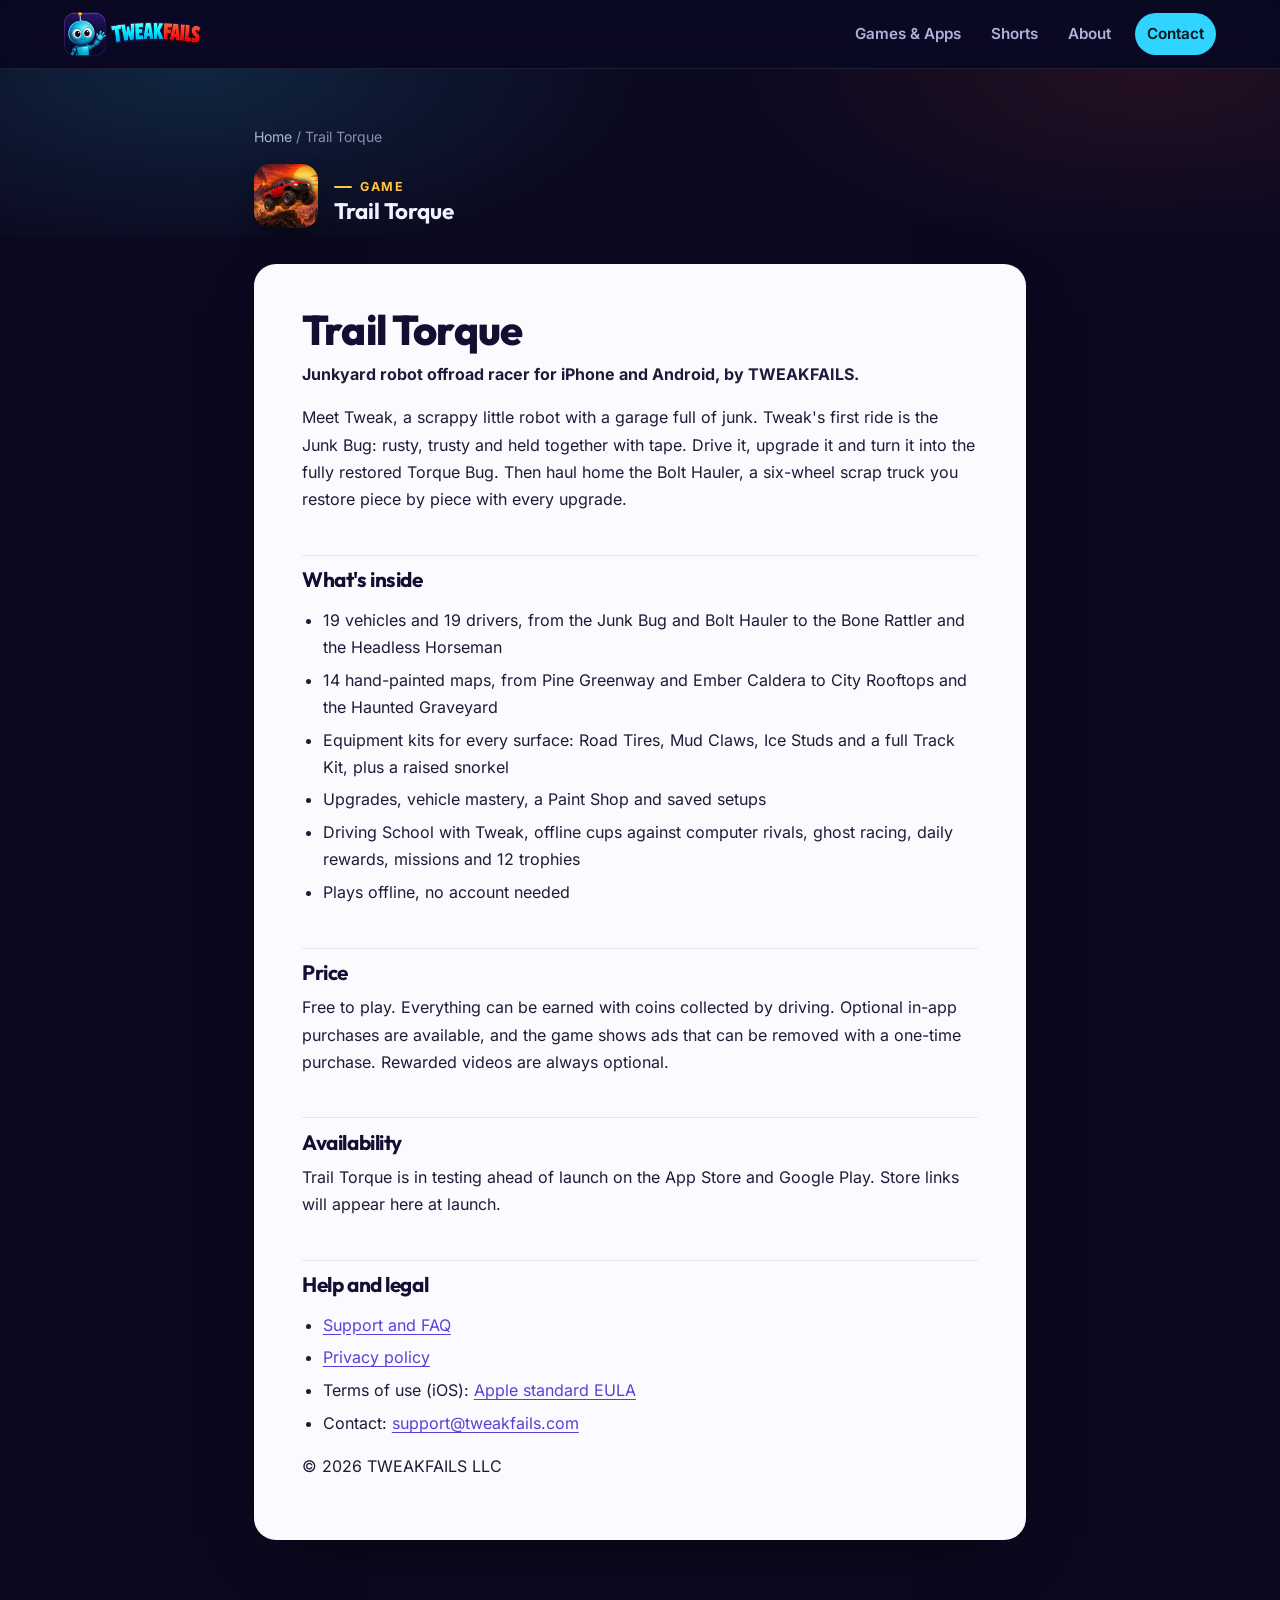
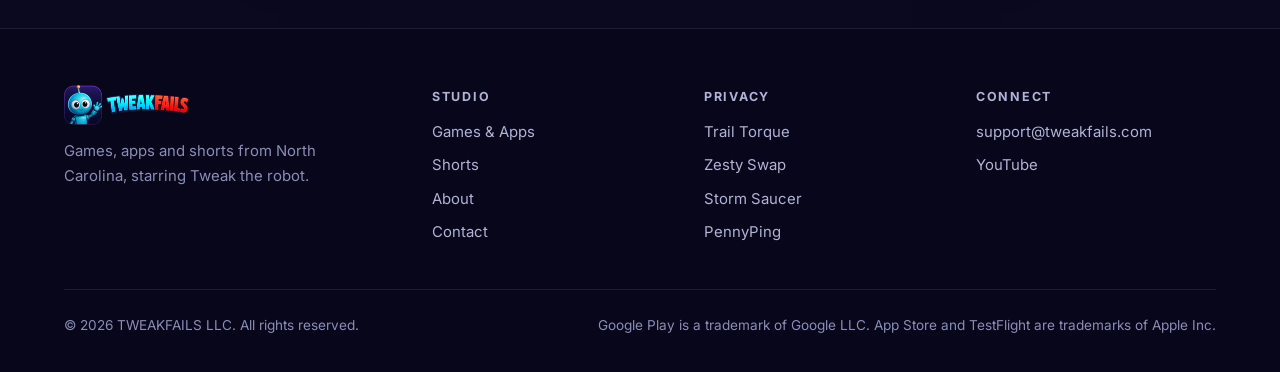
==== trailtorque/index.html @ 8a2b73b6 "Trail Torque: game page and support page; privacy says +25% (not double) for the rewarded bonus; hom" ====
<!doctype html>
<html lang="en" class="no-js">
<head>
<meta charset="utf-8">
<meta name="viewport" content="width=device-width, initial-scale=1">
<title>Trail Torque | TWEAKFAILS</title>
<meta name="description" content="Trail Torque by TWEAKFAILS: a junkyard robot offroad racer. Rebuild the Junk Bug, restore the Bolt Hauler and drive 14 hand-painted maps.">
<link rel="canonical" href="https://tweakfails.com/trailtorque/">
<meta name="theme-color" content="#0b0920">
<meta property="og:type" content="website">
<meta property="og:site_name" content="TWEAKFAILS">
<meta property="og:title" content="Trail Torque">
<meta property="og:url" content="https://tweakfails.com/trailtorque/">
<meta property="og:image" content="https://tweakfails.com/assets/brand/og-image.png">
<link rel="icon" href="/favicon.ico" sizes="any">
<link rel="icon" type="image/png" sizes="32x32" href="/assets/brand/favicon-32.png">
<link rel="apple-touch-icon" href="/assets/brand/apple-touch-icon.png">
<link rel="stylesheet" href="/assets/css/site.css">
<script src="/assets/js/site.js" defer></script>
</head>
<body>
<a class="skip" href="#content">Skip to content</a>
<header class="site-header"><div class="wrap">
<a class="logo" href="/" aria-label="TWEAKFAILS home"><img class="wordmark" src="/assets/brand/tweakfails-wordmark-80h.png" srcset="/assets/brand/tweakfails-wordmark-80h.png 1x, /assets/brand/tweakfails-wordmark-160h.png 2x" alt="TWEAKFAILS" width="137" height="44"></a>
<button class="menu-btn" type="button" aria-expanded="false" aria-controls="site-nav"><span class="sr-only">Menu</span><svg viewBox="0 0 24 24" aria-hidden="true"><path d="M4 7h16M4 12h16M4 17h16" stroke="currentColor" stroke-width="2" stroke-linecap="round"/></svg></button>
<nav class="nav" id="site-nav" aria-label="Main"><a href="/#games">Games &amp; Apps</a><a href="/#watch">Shorts</a><a href="/#about">About</a><a class="nav-cta" href="/#contact">Contact</a></nav>
</div></header>
<main id="main">
<div class="legal-hero"><div class="legal-wrap">
<p class="crumb"><a href="/">Home</a> / Trail Torque</p>
<div class="legal-app"><img src="/assets/trail/icon-v2.webp" alt="" width="64" height="64"><div><p class="eyebrow" style="margin:0 0 6px">Game</p><p style="margin:0;font:700 1.4rem/1.1 var(--display)">Trail Torque</p></div></div>
</div></div>
<div class="legal-wrap">
<article class="legal" id="content">

<h1>Trail Torque</h1>
<p><strong>Junkyard robot offroad racer for iPhone and Android, by TWEAKFAILS.</strong></p>
<p>Meet Tweak, a scrappy little robot with a garage full of junk. Tweak&#x27;s first ride is the Junk Bug: rusty, trusty and held together with tape. Drive it, upgrade it and turn it into the fully restored Torque Bug. Then haul home the Bolt Hauler, a six-wheel scrap truck you restore piece by piece with every upgrade.</p>
<h2>What&#x27;s inside</h2>
<ul>
<li>19 vehicles and 19 drivers, from the Junk Bug and Bolt Hauler to the Bone Rattler and the Headless Horseman</li>
<li>14 hand-painted maps, from Pine Greenway and Ember Caldera to City Rooftops and the Haunted Graveyard</li>
<li>Equipment kits for every surface: Road Tires, Mud Claws, Ice Studs and a full Track Kit, plus a raised snorkel</li>
<li>Upgrades, vehicle mastery, a Paint Shop and saved setups</li>
<li>Driving School with Tweak, offline cups against computer rivals, ghost racing, daily rewards, missions and 12 trophies</li>
<li>Plays offline, no account needed</li>
</ul>
<h2>Price</h2>
<p>Free to play. Everything can be earned with coins collected by driving. Optional in-app purchases are available, and the game shows ads that can be removed with a one-time purchase. Rewarded videos are always optional.</p>
<h2>Availability</h2>
<p>Trail Torque is in testing ahead of launch on the App Store and Google Play. Store links will appear here at launch.</p>
<h2>Help and legal</h2>
<ul>
<li><a href="/trailtorque/support.html">Support and FAQ</a></li>
<li><a href="/trailtorque/privacy.html">Privacy policy</a></li>
<li>Terms of use (iOS): <a href="https://www.apple.com/legal/internet-services/itunes/dev/stdeula/">Apple standard EULA</a></li>
<li>Contact: <a href="mailto:support@tweakfails.com">support@tweakfails.com</a></li>
</ul>
<p>&copy; 2026 TWEAKFAILS LLC</p>
</article>
</div>
</main>
<footer class="site-footer"><div class="wrap">
<div class="footer-grid">
<div class="footer-brand"><img src="/assets/brand/tweakfails-wordmark-80h.png" srcset="/assets/brand/tweakfails-wordmark-80h.png 1x, /assets/brand/tweakfails-wordmark-160h.png 2x" alt="TWEAKFAILS" width="125" height="40" loading="lazy"><p>Games, apps and shorts from North Carolina, starring Tweak the robot.</p></div>
<div><h2>Studio</h2><ul><li><a href="/#games">Games &amp; Apps</a></li><li><a href="/#watch">Shorts</a></li><li><a href="/#about">About</a></li><li><a href="/#contact">Contact</a></li></ul></div>
<div><h2>Privacy</h2><ul><li><a href="/trailtorque/privacy.html">Trail Torque</a></li><li><a href="/zestyswap/privacy.html">Zesty Swap</a></li><li><a href="/stormsaucer/privacy.html">Storm Saucer</a></li><li><a href="/pennyping/privacy.html">PennyPing</a></li></ul></div>
<div><h2>Connect</h2><ul><li><a href="mailto:support@tweakfails.com">support@tweakfails.com</a></li><li><a href="https://www.youtube.com/@tweakfails" rel="noopener">YouTube</a></li></ul></div>
</div>
<div class="legal-line"><p>&copy; 2026 TWEAKFAILS LLC. All rights reserved.</p><p>Google Play is a trademark of Google LLC. App Store and TestFlight are trademarks of Apple Inc.</p></div>
</div></footer>
</body>
</html>
---- assets/css/site.css ----
/* TWEAKFAILS studio site. Static, no framework. */
@font-face{font-family:"Outfit";font-style:normal;font-weight:400 800;font-display:swap;src:url(/assets/fonts/outfit-latin-var.woff2) format("woff2")}
@font-face{font-family:"Inter";font-style:normal;font-weight:400 700;font-display:swap;src:url(/assets/fonts/inter-latin-var.woff2) format("woff2")}

:root{
  --bg:#0b0920;--bg-2:#110e2c;--bg-3:#18143a;
  --surface:rgba(255,255,255,.035);--surface-2:rgba(255,255,255,.06);
  --line:rgba(255,255,255,.09);--line-2:rgba(255,255,255,.16);
  --text:#f1f2ff;--muted:#b0b3d6;--dim:#8a8db5;
  --cyan:#2fd4ff;--cyan-2:#0ea5e9;--red:#ff4d2e;--amber:#ffc542;--violet:#7c5cff;
  --radius:22px;--radius-sm:14px;
  --display:"Outfit",ui-sans-serif,system-ui,-apple-system,"Segoe UI",Roboto,sans-serif;
  --body:"Inter",ui-sans-serif,system-ui,-apple-system,"Segoe UI",Roboto,sans-serif;
  --wrap:1200px;
  --shadow:0 24px 60px -24px rgba(0,0,0,.7);
}
*,*::before,*::after{box-sizing:border-box}
html{scroll-behavior:smooth;scroll-padding-top:84px;-webkit-text-size-adjust:100%}
body{margin:0;background:var(--bg);color:var(--text);font:16px/1.65 var(--body);-webkit-font-smoothing:antialiased;text-rendering:optimizeLegibility}
img{max-width:100%;height:auto}
a{color:var(--cyan);text-underline-offset:3px}
a:hover{color:#8be6ff}
:focus-visible{outline:3px solid var(--amber);outline-offset:3px;border-radius:8px}
h1,h2,h3{font-family:var(--display);line-height:1.08;letter-spacing:-.02em;margin:0}
p{margin:0 0 1em}
.wrap{max-width:var(--wrap);margin:0 auto;padding:0 24px}
.sr-only{position:absolute;width:1px;height:1px;padding:0;margin:-1px;overflow:hidden;clip:rect(0,0,0,0);white-space:nowrap;border:0}
.skip{position:absolute;left:12px;top:-60px;z-index:50;background:var(--amber);color:#1b1300;font-weight:700;padding:10px 14px;border-radius:10px;text-decoration:none}
.skip:focus{top:12px}

/* Header */
.site-header{position:sticky;top:0;z-index:40;background:rgba(11,9,32,.72);backdrop-filter:saturate(160%) blur(14px);-webkit-backdrop-filter:saturate(160%) blur(14px);border-bottom:1px solid var(--line)}
.site-header .wrap{display:flex;align-items:center;justify-content:space-between;height:68px;gap:16px}
.logo{display:flex;align-items:center;gap:10px;text-decoration:none}
.logo .mark{width:38px;height:auto;filter:drop-shadow(0 4px 10px rgba(47,212,255,.25))}
.logo .wordmark{height:44px;width:auto;display:block}
.nav{display:flex;align-items:center;gap:6px}
.nav a{color:var(--muted);text-decoration:none;font-weight:600;font-size:.95rem;padding:8px 12px;border-radius:999px;transition:color .2s,background .2s}
.nav a:hover{color:var(--text);background:var(--surface-2)}
.nav a.nav-cta{color:#06121a;background:var(--cyan);margin-left:6px}
.nav a.nav-cta:hover{background:#7fe5ff;color:#06121a}
.menu-btn{display:none;align-items:center;justify-content:center;width:44px;height:44px;border-radius:12px;border:1px solid var(--line-2);background:var(--surface);color:var(--text);cursor:pointer}
.menu-btn svg{width:22px;height:22px}
@media (max-width:820px){
  .menu-btn{display:inline-flex}
  .nav{position:absolute;left:0;right:0;top:68px;flex-direction:column;align-items:stretch;gap:2px;padding:12px 16px 18px;background:#0b0920;border-bottom:1px solid var(--line);display:none}
  .nav.open{display:flex}
  .nav a{padding:12px 14px;font-size:1.05rem}
  .nav a.nav-cta{margin:8px 0 0;text-align:center}
  .no-js .nav{display:flex;position:static;flex-direction:row;flex-wrap:wrap;background:none;border:0;padding:0}
  .no-js .menu-btn{display:none}
}

/* Hero */
.hero{position:relative;background:#170f3c;overflow:hidden;isolation:isolate}
.hero-art{display:block;line-height:0}
.hero-art img{display:block;width:100%;height:auto;max-width:2560px;margin:0 auto}
.hero::after{content:"";position:absolute;left:0;right:0;bottom:0;height:22%;background:linear-gradient(180deg,rgba(11,9,32,0),var(--bg));pointer-events:none}
.hero-intro{position:relative;z-index:2;margin-top:-56px;padding-bottom:24px}
.hero-card{display:grid;grid-template-columns:1.4fr 1fr;gap:32px;align-items:center;padding:32px 36px;border-radius:var(--radius);background:linear-gradient(180deg,rgba(28,22,72,.82),rgba(17,14,44,.92));border:1px solid var(--line-2);box-shadow:var(--shadow);backdrop-filter:blur(10px);-webkit-backdrop-filter:blur(10px)}
.eyebrow{display:inline-flex;align-items:center;gap:8px;font:700 .78rem/1 var(--body);letter-spacing:.14em;text-transform:uppercase;color:var(--amber);margin:0 0 12px}
.eyebrow::before{content:"";width:18px;height:2px;background:currentColor;border-radius:2px}
.hero-card h2{font-size:clamp(1.7rem,3.2vw,2.5rem);font-weight:750;margin-bottom:12px}
.hero-card h2 .c{color:var(--cyan)} .hero-card h2 .r{color:var(--red)}
.hero-card p{color:var(--muted);font-size:1.06rem;margin:0}
.hero-actions{display:flex;flex-wrap:wrap;gap:12px;margin-top:22px}
.lineup{list-style:none;margin:0;padding:0;display:grid;grid-template-columns:1fr 1fr;gap:10px}
.lineup a{display:flex;align-items:center;gap:12px;padding:10px;border-radius:16px;background:var(--surface);border:1px solid var(--line);text-decoration:none;color:var(--text);transition:border-color .2s,transform .2s,background .2s}
.lineup a:hover{border-color:var(--line-2);background:var(--surface-2);transform:translateY(-2px)}
.lineup img{width:48px;height:48px;border-radius:12px;flex:none;box-shadow:0 6px 16px rgba(0,0,0,.45)}
.lineup strong{display:block;font:650 .98rem/1.2 var(--display)}
.lineup small{display:block;color:var(--dim);font-size:.78rem;margin-top:3px}

/* Buttons */
.btn{display:inline-flex;align-items:center;justify-content:center;gap:9px;min-height:46px;padding:11px 20px;border-radius:999px;font:650 .97rem/1 var(--body);text-decoration:none;border:1px solid var(--line-2);color:var(--text);background:var(--surface-2);cursor:pointer;transition:transform .15s,background .2s,border-color .2s,color .2s}
.btn:hover{transform:translateY(-1px);background:rgba(255,255,255,.1);color:var(--text);border-color:rgba(255,255,255,.26)}
.btn svg{width:18px;height:18px;flex:none}
.btn-primary{background:linear-gradient(135deg,#3ddcff,#1aa3ff);color:#041321;border-color:transparent;box-shadow:0 10px 26px -10px rgba(47,212,255,.7)}
.btn-primary:hover{background:linear-gradient(135deg,#7fe8ff,#47b6ff);color:#041321;border-color:transparent}
.btn-yt{background:#ff2d2d;color:#fff;border-color:transparent;box-shadow:0 10px 26px -12px rgba(255,45,45,.8)}
.btn-yt:hover{background:#ff5050;color:#fff;border-color:transparent}
.btn-sm{min-height:40px;padding:9px 15px;font-size:.9rem}
.btn-ghost{background:transparent}

/* Sections */
.section{padding:88px 0}
.section-head{display:flex;align-items:flex-end;justify-content:space-between;gap:24px;margin-bottom:36px;flex-wrap:wrap}
.section-head h2{font-size:clamp(2rem,4.2vw,3.1rem);font-weight:800}
.section-head p{color:var(--muted);max-width:520px;margin:0;font-size:1.05rem}
.alt{background:linear-gradient(180deg,var(--bg) 0,var(--bg-2) 12%,var(--bg-2) 88%,var(--bg) 100%)}

/* Status badges */
.status{display:inline-flex;align-items:center;gap:7px;padding:6px 11px;border-radius:999px;font:700 .72rem/1 var(--body);letter-spacing:.08em;text-transform:uppercase;white-space:nowrap}
.status::before{content:"";width:7px;height:7px;border-radius:50%;background:currentColor}
.status.testing{color:#ffd166;background:rgba(255,197,66,.12);border:1px solid rgba(255,197,66,.35)}
.status.testing::before{box-shadow:0 0 0 0 rgba(255,209,102,.7);animation:pulse 2s infinite}
.status.dev{color:#9fd8ff;background:rgba(47,212,255,.08);border:1px solid rgba(47,212,255,.28)}
@keyframes pulse{0%{box-shadow:0 0 0 0 rgba(255,209,102,.6)}70%{box-shadow:0 0 0 8px rgba(255,209,102,0)}100%{box-shadow:0 0 0 0 rgba(255,209,102,0)}}

/* App cards */
.app{position:relative;border-radius:var(--radius);background:linear-gradient(180deg,rgba(255,255,255,.045),rgba(255,255,255,.02));border:1px solid var(--line);overflow:hidden}
.app-id{display:flex;align-items:center;gap:16px;margin-bottom:16px}
.app-id img{width:72px;height:72px;border-radius:18px;flex:none;box-shadow:0 12px 26px -8px rgba(0,0,0,.7)}
.app-id h3{font-size:1.75rem;font-weight:750}
.app-id .tagline{margin:4px 0 0;color:var(--muted);font-weight:600;font-size:.95rem}
.app .status{margin-bottom:14px}
.app p.desc{color:#d2d4ef}
.features{list-style:none;padding:0;margin:0 0 20px;display:grid;gap:8px}
.features li{position:relative;padding-left:26px;color:var(--muted);font-size:.95rem}
.features li::before{content:"";position:absolute;left:4px;top:.62em;width:9px;height:9px;border-radius:3px;background:var(--accent,var(--cyan));transform:rotate(45deg)}
.app-actions{display:flex;flex-wrap:wrap;gap:10px}
.coming{display:inline-flex;align-items:center;min-height:40px;padding:9px 15px;border-radius:999px;font:600 .9rem/1 var(--body);color:var(--dim);border:1px dashed var(--line-2)}

/* Featured (Trail Torque) */
.featured{--accent:#ff8a3d;display:grid;grid-template-columns:minmax(0,5fr) minmax(0,7fr);gap:0;margin-bottom:28px;background:radial-gradient(900px 500px at 100% 0,rgba(255,110,40,.16),transparent 60%),linear-gradient(180deg,rgba(255,255,255,.05),rgba(255,255,255,.02))}
.featured .app-body{padding:40px}
.featured .app-media{padding:28px 28px 28px 0;display:flex;flex-direction:column;gap:14px;min-width:0}
.featured .main-shot{position:relative;border-radius:18px;overflow:hidden;border:1px solid var(--line-2);box-shadow:var(--shadow);aspect-ratio:16/9;background:#000}
.featured .main-shot img{display:block;width:100%;height:100%;object-fit:cover}
.featured .main-shot figcaption{max-width:calc(100% - 24px);position:absolute;left:12px;bottom:12px;padding:6px 10px;border-radius:10px;background:rgba(6,5,20,.7);backdrop-filter:blur(6px);font-size:.82rem;color:#e6e7ff}
.featured-label{position:absolute;top:22px;right:22px;font:700 .72rem/1 var(--body);letter-spacing:.14em;text-transform:uppercase;color:var(--amber);z-index:1;display:none}

/* Screenshot strip */
.strip{display:flex;gap:10px;overflow-x:auto;scroll-snap-type:x mandatory;padding:4px 2px 12px;margin:0;list-style:none;scrollbar-width:thin;scrollbar-color:rgba(255,255,255,.25) transparent;overscroll-behavior-x:contain}
.strip li{flex:0 0 auto;scroll-snap-align:start}
.strip button{display:block;padding:0;border:2px solid transparent;border-radius:12px;background:#000;cursor:pointer;overflow:hidden;transition:border-color .2s,transform .2s;opacity:.85}
.strip button:hover{opacity:1;transform:translateY(-2px)}
.strip button[aria-pressed="true"]{border-color:var(--amber);opacity:1}
.strip img{display:block}
.strip.landscape img{width:150px;height:84px;object-fit:cover}
.strip.portrait img{width:112px;height:auto;border-radius:12px;border:1px solid var(--line)}
.strip-note{font-size:.8rem;color:var(--dim);margin:0}

/* Grid of in-dev titles */
.app-grid{display:grid;grid-template-columns:repeat(3,minmax(0,1fr));gap:24px}
.app-grid .app{display:flex;flex-direction:column}
.app-grid .app-body{padding:28px;display:flex;flex-direction:column;flex:1}
.app-grid .app-actions{margin-top:auto}
.fan{position:relative;height:300px;display:flex;align-items:flex-end;justify-content:center;overflow:hidden;padding-top:26px;background:var(--fan-bg)}
.fan img{position:relative;width:132px;height:auto;border-radius:16px;border:3px solid rgba(10,8,28,.9);box-shadow:0 18px 40px -10px rgba(0,0,0,.8);margin:0 -22px -60px;transition:transform .35s ease}
.fan img:nth-child(1){transform:rotate(-9deg) translateY(30px)}
.fan img:nth-child(2){z-index:2;width:150px;transform:translateY(0)}
.fan img:nth-child(3){transform:rotate(9deg) translateY(30px)}
.app:hover .fan img:nth-child(1){transform:rotate(-12deg) translate(-10px,22px)}
.app:hover .fan img:nth-child(2){transform:translateY(-8px)}
.app:hover .fan img:nth-child(3){transform:rotate(12deg) translate(10px,22px)}
.zesty{--accent:#ffcf33;--fan-bg:radial-gradient(420px 260px at 50% 100%,rgba(255,207,51,.35),transparent 70%),linear-gradient(160deg,#5a1c86,#2a0f4d)}
.storm{--accent:#a77bff;--fan-bg:radial-gradient(420px 260px at 50% 100%,rgba(140,110,255,.4),transparent 70%),linear-gradient(160deg,#1d1f5a,#0d0e2c)}
.penny{--accent:#8e7dff;--fan-bg:radial-gradient(420px 260px at 50% 100%,rgba(142,125,255,.45),transparent 70%),linear-gradient(160deg,#3a2f8f,#16123f)}
details.more-shots{margin:0 0 18px}
details.more-shots summary{cursor:pointer;color:var(--cyan);font-weight:600;font-size:.92rem;list-style:none;display:inline-flex;align-items:center;gap:6px}
details.more-shots summary::-webkit-details-marker{display:none}
details.more-shots summary::after{content:"+";font-weight:700}
details.more-shots[open] summary::after{content:"\2212"}
details.more-shots .strip{margin-top:12px}

/* Watch */
.watch{display:grid;grid-template-columns:minmax(0,4fr) minmax(0,8fr);gap:48px;align-items:start}
.channel{position:sticky;top:100px;padding:32px;border-radius:var(--radius);background:radial-gradient(500px 300px at 0 0,rgba(47,212,255,.18),transparent 65%),linear-gradient(180deg,rgba(255,255,255,.05),rgba(255,255,255,.02));border:1px solid var(--line)}
.channel img{width:150px;height:auto;display:block;margin:-6px 0 18px;filter:drop-shadow(0 18px 30px rgba(0,0,0,.6))}
.channel h3{font-size:1.6rem;margin-bottom:10px}
.channel p{color:var(--muted)}
.channel .handle{display:inline-block;font:600 .9rem/1 var(--body);color:var(--text);padding:7px 11px;border-radius:999px;background:var(--surface-2);border:1px solid var(--line);margin-bottom:18px}
.videos h3{font-size:1.05rem;font-weight:650;color:var(--muted);margin:0 0 14px;font-family:var(--body);letter-spacing:.06em;text-transform:uppercase}
.video-grid{display:grid;gap:16px;margin:0 0 36px;padding:0;list-style:none}
.video-grid.trailers{grid-template-columns:repeat(3,minmax(0,1fr))}
.video-grid.shorts{grid-template-columns:repeat(3,minmax(0,1fr));max-width:620px}
.video{position:relative;display:block;border-radius:16px;overflow:hidden;background:#000;border:1px solid var(--line);aspect-ratio:16/9;color:#fff;text-decoration:none}
.shorts .video{aspect-ratio:9/16}
.video img{display:block;width:100%;height:100%;object-fit:cover;transition:transform .4s ease,opacity .3s}
.video::after{content:"";position:absolute;inset:0;background:linear-gradient(180deg,rgba(0,0,0,0) 40%,rgba(0,0,0,.78))}
.video:hover img{transform:scale(1.04);opacity:.9}
.video .play{position:absolute;z-index:2;left:50%;top:50%;width:56px;height:56px;margin:-28px 0 0 -28px;border-radius:50%;background:rgba(255,45,45,.92);display:grid;place-items:center;box-shadow:0 8px 24px rgba(0,0,0,.5);transition:transform .2s}
.video:hover .play{transform:scale(1.1)}
.video .play svg{width:22px;height:22px;margin-left:3px;fill:#fff}
.video .vlabel{position:absolute;z-index:2;left:12px;right:12px;bottom:10px;font:650 .92rem/1.25 var(--display)}
.video .vlabel small{display:block;font:600 .7rem/1 var(--body);letter-spacing:.1em;text-transform:uppercase;color:#ffd166;margin-bottom:4px}
.video iframe{position:absolute;inset:0;width:100%;height:100%;border:0;z-index:3}
.video.playing::after{display:none}

/* About */
.about{display:grid;grid-template-columns:minmax(0,7fr) minmax(0,5fr);gap:56px;align-items:center}
.about h2{font-size:clamp(2rem,4.2vw,3.1rem);font-weight:800;margin-bottom:20px}
.about .lead{font-size:1.15rem;color:#dfe0f8}
.about p{color:var(--muted)}
.pillars{display:grid;gap:14px}
.pillar{display:flex;gap:16px;padding:20px 22px;border-radius:18px;background:var(--surface);border:1px solid var(--line)}
.pillar .ico{flex:none;width:44px;height:44px;border-radius:12px;display:grid;place-items:center;background:var(--surface-2)}
.pillar .ico svg{width:22px;height:22px}
.pillar h3{font-size:1.1rem;margin:2px 0 4px}
.pillar p{margin:0;font-size:.94rem}

/* Contact */
.contact{position:relative;overflow:hidden;border-radius:28px;padding:56px;background:radial-gradient(600px 320px at 85% 20%,rgba(255,77,46,.22),transparent 65%),radial-gradient(700px 380px at 10% 100%,rgba(47,212,255,.2),transparent 65%),linear-gradient(135deg,#1b1650,#120e33);border:1px solid var(--line-2);display:grid;grid-template-columns:minmax(0,1fr) auto;gap:32px;align-items:center}
.contact h2{font-size:clamp(2rem,4.2vw,3rem);font-weight:800;margin-bottom:12px}
.contact p{color:var(--muted);font-size:1.06rem;margin:0;max-width:560px}
.contact .email{display:inline-block;margin-top:18px;font:700 clamp(1.25rem,2.6vw,1.75rem)/1.2 var(--display);color:var(--text);text-decoration:none;border-bottom:2px solid var(--cyan);padding-bottom:2px;word-break:break-all}
.contact .email:hover{color:var(--cyan)}
.contact-actions{display:flex;flex-direction:column;gap:12px;min-width:240px}

/* Footer */
.site-footer{margin-top:88px;border-top:1px solid var(--line);background:#08061a;padding:56px 0 36px;color:var(--dim);font-size:.93rem}
.footer-grid{display:grid;grid-template-columns:1.4fr 1fr 1fr 1fr;gap:32px}
.footer-brand img{height:40px;width:auto;display:block;margin-bottom:14px}
.footer-brand p{max-width:300px}
.site-footer h2{font:700 .78rem/1 var(--body);letter-spacing:.14em;text-transform:uppercase;color:var(--muted);margin:6px 0 16px}
.site-footer ul{list-style:none;margin:0;padding:0;display:grid;gap:9px}
.site-footer a{color:var(--muted);text-decoration:none}
.site-footer a:hover{color:var(--text);text-decoration:underline}
.legal-line{display:flex;flex-wrap:wrap;justify-content:space-between;gap:12px;margin-top:44px;padding-top:24px;border-top:1px solid var(--line);font-size:.85rem}
.legal-line p{margin:0}

/* Reveal (only when JS is running) */
.js .reveal{opacity:0;transform:translateY(18px);transition:opacity .7s ease,transform .7s ease}
.js .reveal.in{opacity:1;transform:none}

/* Responsive */
@media (max-width:1080px){
  .app-grid{grid-template-columns:repeat(2,minmax(0,1fr))}
  .featured{grid-template-columns:1fr}
  .featured .app-media{padding:0 28px 28px}
  .watch{grid-template-columns:1fr;gap:32px}
  .channel{position:static;display:grid;grid-template-columns:auto 1fr;gap:0 24px;align-items:center}
  .channel img{grid-row:span 4;margin:0}
  .footer-grid{grid-template-columns:1fr 1fr}
}
@media (max-width:820px){
  .hero-card{grid-template-columns:1fr;padding:26px 22px;gap:24px}
  .hero-intro{margin-top:0}
  .hero::after{height:10%}
  .about{grid-template-columns:1fr;gap:32px}
  .contact{grid-template-columns:1fr;padding:36px 26px}
  .contact-actions{min-width:0;flex-direction:row;flex-wrap:wrap}
  .video-grid.trailers{grid-template-columns:1fr 1fr}
}
@media (max-width:640px){
  .wrap{padding:0 18px}
  .section{padding:64px 0}
  .app-grid{grid-template-columns:1fr}
  .featured .app-body{padding:26px 22px}
  .featured .app-media{padding:0 16px 20px}
  .featured .main-shot figcaption{font-size:.74rem;left:8px;bottom:8px;padding:4px 8px}
  .app-grid .app-body{padding:24px 22px}
  .app-id img{width:62px;height:62px;border-radius:16px}
  .app-id h3{font-size:1.5rem}
  .fan{height:260px}
  .fan img{width:112px;margin:0 -20px -60px} .fan img:nth-child(2){width:128px}
  .channel{display:block;padding:26px 22px}
  .channel img{width:120px;margin-bottom:14px}
  .video-grid.trailers{grid-template-columns:1fr}
  .video-grid.shorts{grid-template-columns:repeat(3,minmax(0,1fr));gap:10px}
  .shorts .video .vlabel{font-size:.78rem;left:8px;right:8px}
  .shorts .video .play{width:44px;height:44px;margin:-22px 0 0 -22px}
  .lineup{grid-template-columns:1fr 1fr}
  .lineup a{flex-direction:column;align-items:flex-start;gap:8px}
  .footer-grid{grid-template-columns:1fr 1fr;gap:28px}
  .footer-brand{grid-column:1/-1}
  .logo .wordmark{height:38px}
  .eyebrow{font-size:.7rem;letter-spacing:.1em}
}
@media (prefers-reduced-motion:reduce){
  html{scroll-behavior:auto}
  *,*::before,*::after{animation:none!important;transition:none!important}
  .js .reveal{opacity:1;transform:none}
}

/* Legal pages */
.legal-hero{padding:56px 0 8px;background:radial-gradient(700px 300px at 15% 0,rgba(47,212,255,.14),transparent 65%),radial-gradient(700px 300px at 90% 0,rgba(255,77,46,.1),transparent 60%)}
.legal-hero .crumb{font-size:.88rem;color:var(--dim);margin-bottom:16px}
.legal-hero .crumb a{color:var(--muted);text-decoration:none} .legal-hero .crumb a:hover{color:var(--text)}
.legal-app{display:flex;align-items:center;gap:16px}
.legal-app img{width:64px;height:64px;border-radius:16px;box-shadow:0 10px 24px -8px rgba(0,0,0,.7)}
.legal-wrap{max-width:820px;margin:0 auto;padding:0 24px}
.legal{margin-top:28px;padding:44px 48px;border-radius:var(--radius);background:#fbfbff;color:#1d1b38;box-shadow:var(--shadow);font-size:1rem;line-height:1.7}
.legal h1{font-size:clamp(1.9rem,4vw,2.6rem);font-weight:800;color:#120f33;margin:0 0 8px}
.legal h2{font-size:1.3rem;font-weight:700;color:#120f33;margin:2em 0 .5em;padding-top:.6em;border-top:1px solid #e7e6f3}
.legal a{color:#5b3fd6;word-break:break-word}
.legal a:hover{color:#3b22b0}
.legal ul{padding-left:1.3em} .legal li{margin:.35em 0}
.legal em{color:#5d5b7a}
@media (max-width:640px){.legal{padding:28px 22px;border-radius:18px}.legal-wrap{padding:0 14px}}
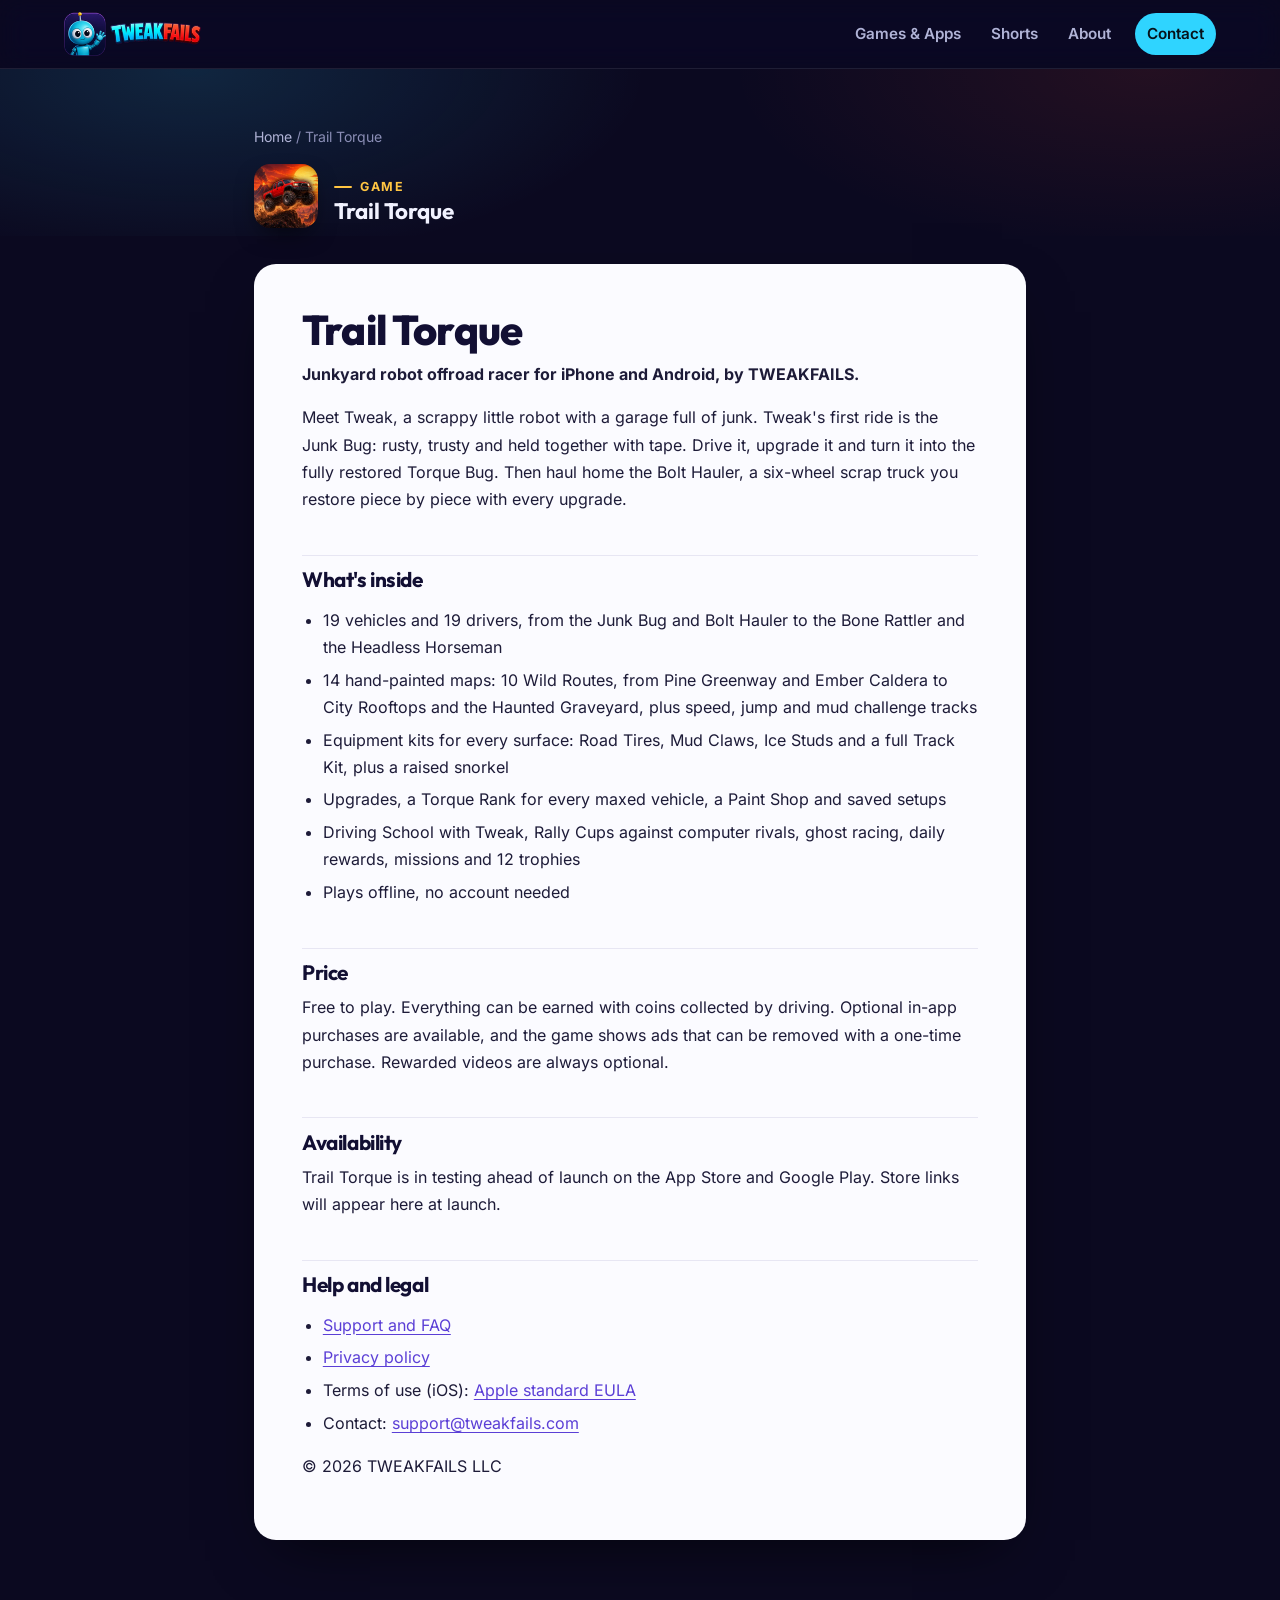
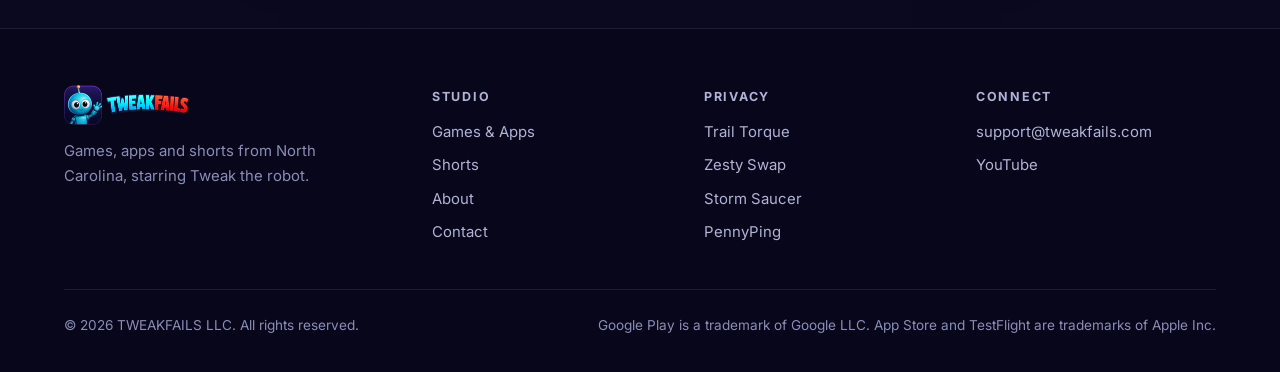
==== commit baec8c12: "Trail Torque copy: Wild Routes, Rally Cups and Torque Rank menu names" ====
--- a/trailtorque/index.html
+++ b/trailtorque/index.html
@@ -39,10 +39,10 @@
 <h2>What&#x27;s inside</h2>
 <ul>
 <li>19 vehicles and 19 drivers, from the Junk Bug and Bolt Hauler to the Bone Rattler and the Headless Horseman</li>
-<li>14 hand-painted maps, from Pine Greenway and Ember Caldera to City Rooftops and the Haunted Graveyard</li>
+<li>14 hand-painted maps: 10 Wild Routes, from Pine Greenway and Ember Caldera to City Rooftops and the Haunted Graveyard, plus speed, jump and mud challenge tracks</li>
 <li>Equipment kits for every surface: Road Tires, Mud Claws, Ice Studs and a full Track Kit, plus a raised snorkel</li>
-<li>Upgrades, vehicle mastery, a Paint Shop and saved setups</li>
-<li>Driving School with Tweak, offline cups against computer rivals, ghost racing, daily rewards, missions and 12 trophies</li>
+<li>Upgrades, a Torque Rank for every maxed vehicle, a Paint Shop and saved setups</li>
+<li>Driving School with Tweak, Rally Cups against computer rivals, ghost racing, daily rewards, missions and 12 trophies</li>
 <li>Plays offline, no account needed</li>
 </ul>
 <h2>Price</h2>
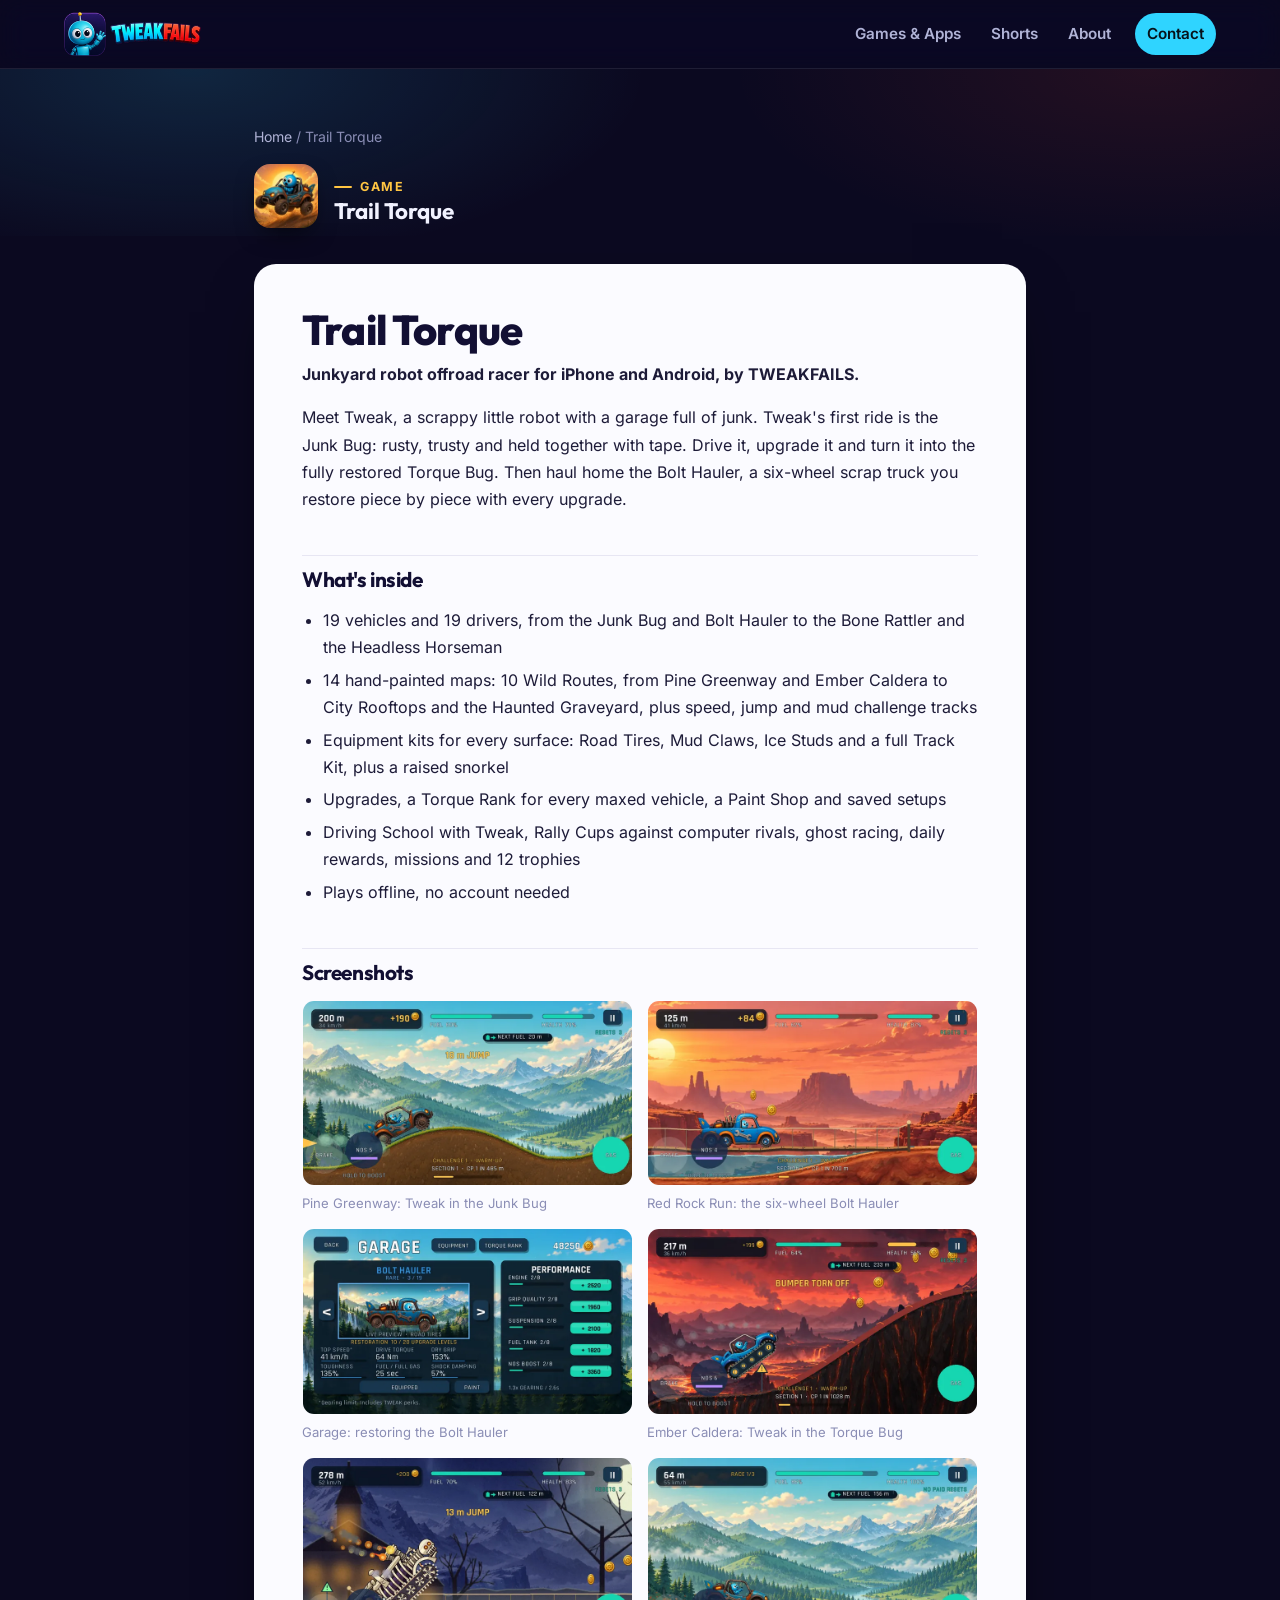
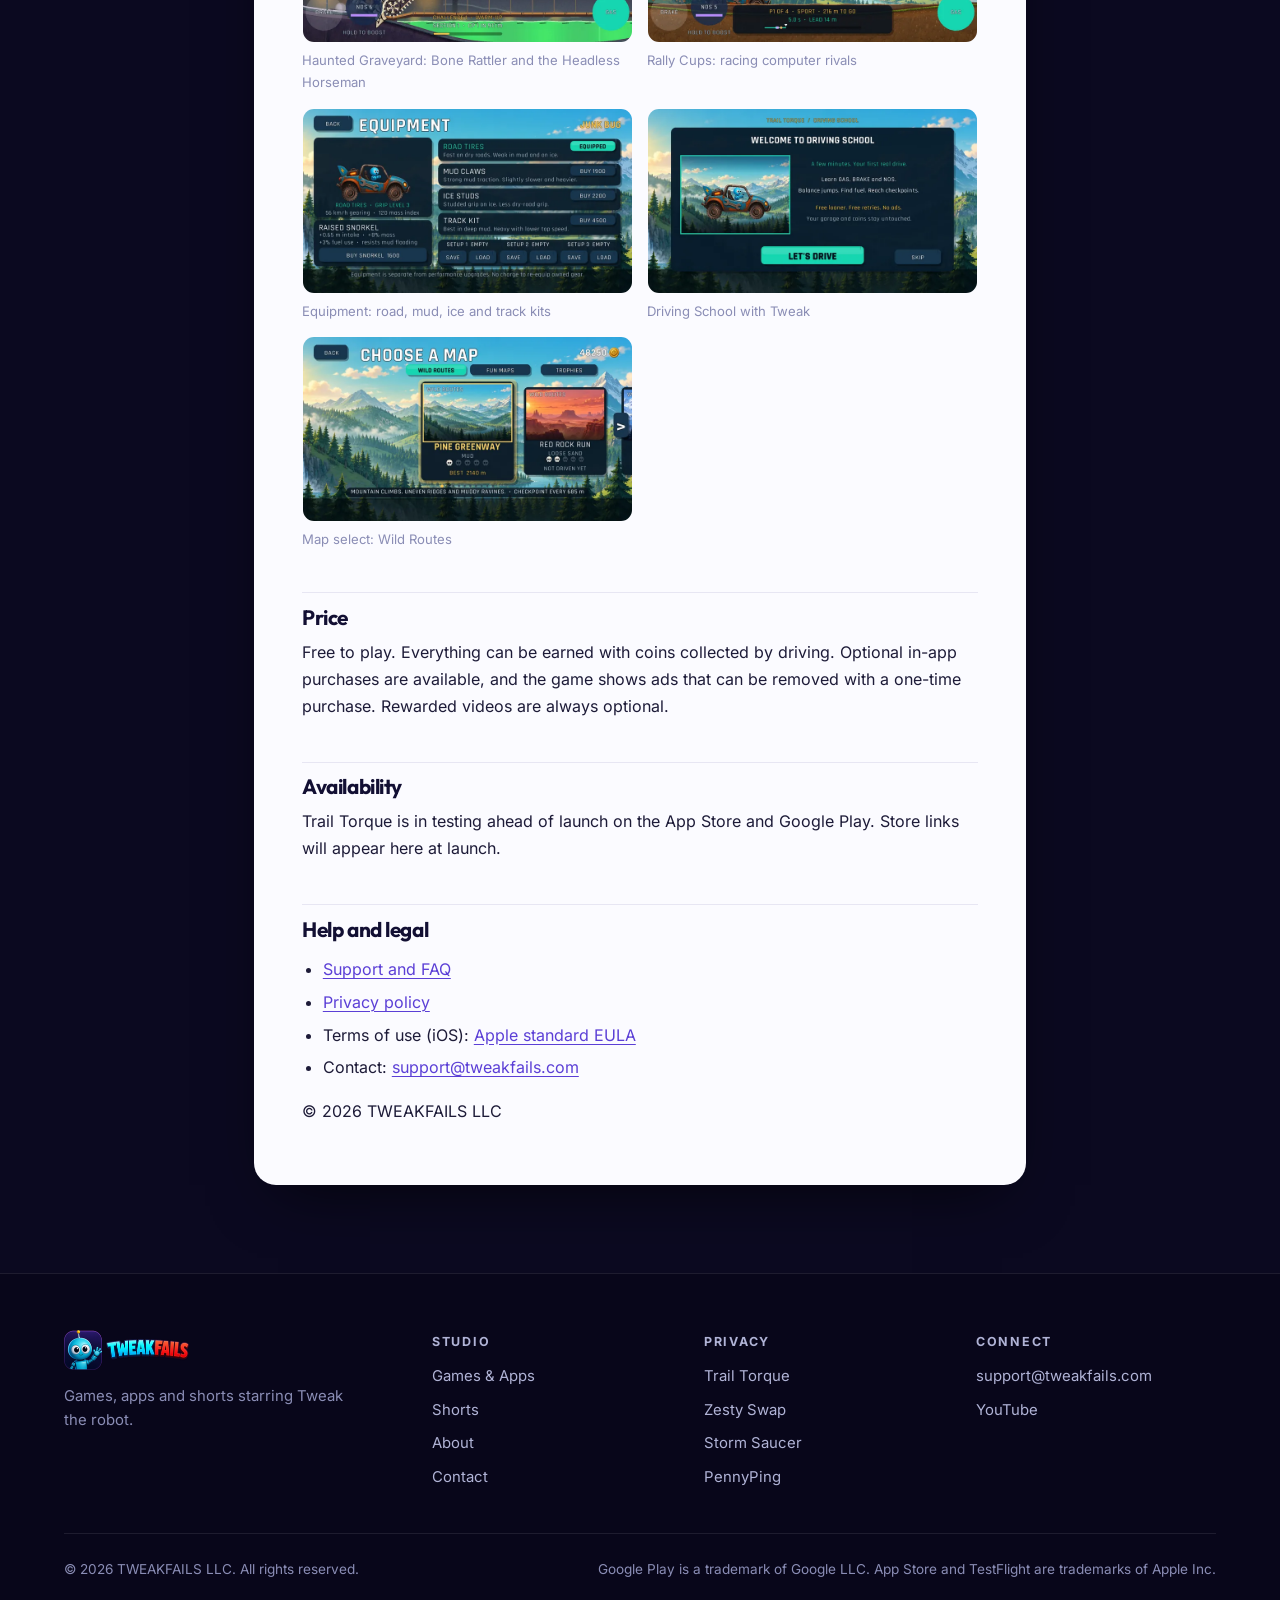
==== commit 39bbfee2: "Trail Torque 1.2.8 screenshots and sunset-jump icon; drop state wording from copy and policies - Hom" ====
--- a/trailtorque/index.html
+++ b/trailtorque/index.html
@@ -28,7 +28,7 @@
 <main id="main">
 <div class="legal-hero"><div class="legal-wrap">
 <p class="crumb"><a href="/">Home</a> / Trail Torque</p>
-<div class="legal-app"><img src="/assets/trail/icon-v2.webp" alt="" width="64" height="64"><div><p class="eyebrow" style="margin:0 0 6px">Game</p><p style="margin:0;font:700 1.4rem/1.1 var(--display)">Trail Torque</p></div></div>
+<div class="legal-app"><img src="/assets/trail/icon-128-144.webp" srcset="/assets/trail/icon-128-144.webp 1x, /assets/trail/icon-128-256.webp 2x" alt="" width="64" height="64"><div><p class="eyebrow" style="margin:0 0 6px">Game</p><p style="margin:0;font:700 1.4rem/1.1 var(--display)">Trail Torque</p></div></div>
 </div></div>
 <div class="legal-wrap">
 <article class="legal" id="content">
@@ -45,6 +45,8 @@
 <li>Driving School with Tweak, Rally Cups against computer rivals, ghost racing, daily rewards, missions and 12 trophies</li>
 <li>Plays offline, no account needed</li>
 </ul>
+<h2>Screenshots</h2>
+<ul class="shot-grid" aria-label="Trail Torque screenshots"><li><figure><a href="/assets/trail/tt128-junkbug-greenway-1280.webp"><img src="/assets/trail/tt128-junkbug-greenway-800.webp" srcset="/assets/trail/tt128-junkbug-greenway-800.webp 800w, /assets/trail/tt128-junkbug-greenway-1280.webp 1280w" sizes="(max-width: 760px) 100vw, 360px" alt="Trail Torque 1.2.8. Pine Greenway: Tweak in the Junk Bug" width="800" height="450" loading="lazy" decoding="async"></a><figcaption>Pine Greenway: Tweak in the Junk Bug</figcaption></figure></li><li><figure><a href="/assets/trail/tt128-bolthauler-redrock-1280.webp"><img src="/assets/trail/tt128-bolthauler-redrock-800.webp" srcset="/assets/trail/tt128-bolthauler-redrock-800.webp 800w, /assets/trail/tt128-bolthauler-redrock-1280.webp 1280w" sizes="(max-width: 760px) 100vw, 360px" alt="Trail Torque 1.2.8. Red Rock Run: the six-wheel Bolt Hauler" width="800" height="450" loading="lazy" decoding="async"></a><figcaption>Red Rock Run: the six-wheel Bolt Hauler</figcaption></figure></li><li><figure><a href="/assets/trail/tt128-bolthauler-garage-1280.webp"><img src="/assets/trail/tt128-bolthauler-garage-800.webp" srcset="/assets/trail/tt128-bolthauler-garage-800.webp 800w, /assets/trail/tt128-bolthauler-garage-1280.webp 1280w" sizes="(max-width: 760px) 100vw, 360px" alt="Trail Torque 1.2.8. Garage: restoring the Bolt Hauler" width="800" height="450" loading="lazy" decoding="async"></a><figcaption>Garage: restoring the Bolt Hauler</figcaption></figure></li><li><figure><a href="/assets/trail/tt128-ember-caldera-1280.webp"><img src="/assets/trail/tt128-ember-caldera-800.webp" srcset="/assets/trail/tt128-ember-caldera-800.webp 800w, /assets/trail/tt128-ember-caldera-1280.webp 1280w" sizes="(max-width: 760px) 100vw, 360px" alt="Trail Torque 1.2.8. Ember Caldera: Tweak in the Torque Bug" width="800" height="450" loading="lazy" decoding="async"></a><figcaption>Ember Caldera: Tweak in the Torque Bug</figcaption></figure></li><li><figure><a href="/assets/trail/tt128-haunted-graveyard-1280.webp"><img src="/assets/trail/tt128-haunted-graveyard-800.webp" srcset="/assets/trail/tt128-haunted-graveyard-800.webp 800w, /assets/trail/tt128-haunted-graveyard-1280.webp 1280w" sizes="(max-width: 760px) 100vw, 360px" alt="Trail Torque 1.2.8. Haunted Graveyard: Bone Rattler and the Headless Horseman" width="800" height="450" loading="lazy" decoding="async"></a><figcaption>Haunted Graveyard: Bone Rattler and the Headless Horseman</figcaption></figure></li><li><figure><a href="/assets/trail/tt128-rally-cups-1280.webp"><img src="/assets/trail/tt128-rally-cups-800.webp" srcset="/assets/trail/tt128-rally-cups-800.webp 800w, /assets/trail/tt128-rally-cups-1280.webp 1280w" sizes="(max-width: 760px) 100vw, 360px" alt="Trail Torque 1.2.8. Rally Cups: racing computer rivals" width="800" height="450" loading="lazy" decoding="async"></a><figcaption>Rally Cups: racing computer rivals</figcaption></figure></li><li><figure><a href="/assets/trail/tt128-equipment-1280.webp"><img src="/assets/trail/tt128-equipment-800.webp" srcset="/assets/trail/tt128-equipment-800.webp 800w, /assets/trail/tt128-equipment-1280.webp 1280w" sizes="(max-width: 760px) 100vw, 360px" alt="Trail Torque 1.2.8. Equipment: road, mud, ice and track kits" width="800" height="450" loading="lazy" decoding="async"></a><figcaption>Equipment: road, mud, ice and track kits</figcaption></figure></li><li><figure><a href="/assets/trail/tt128-driving-school-1280.webp"><img src="/assets/trail/tt128-driving-school-800.webp" srcset="/assets/trail/tt128-driving-school-800.webp 800w, /assets/trail/tt128-driving-school-1280.webp 1280w" sizes="(max-width: 760px) 100vw, 360px" alt="Trail Torque 1.2.8. Driving School with Tweak" width="800" height="450" loading="lazy" decoding="async"></a><figcaption>Driving School with Tweak</figcaption></figure></li><li><figure><a href="/assets/trail/tt128-maps-1280.webp"><img src="/assets/trail/tt128-maps-800.webp" srcset="/assets/trail/tt128-maps-800.webp 800w, /assets/trail/tt128-maps-1280.webp 1280w" sizes="(max-width: 760px) 100vw, 360px" alt="Trail Torque 1.2.8. Map select: Wild Routes" width="800" height="450" loading="lazy" decoding="async"></a><figcaption>Map select: Wild Routes</figcaption></figure></li></ul>
 <h2>Price</h2>
 <p>Free to play. Everything can be earned with coins collected by driving. Optional in-app purchases are available, and the game shows ads that can be removed with a one-time purchase. Rewarded videos are always optional.</p>
 <h2>Availability</h2>
@@ -62,7 +64,7 @@
 </main>
 <footer class="site-footer"><div class="wrap">
 <div class="footer-grid">
-<div class="footer-brand"><img src="/assets/brand/tweakfails-wordmark-80h.png" srcset="/assets/brand/tweakfails-wordmark-80h.png 1x, /assets/brand/tweakfails-wordmark-160h.png 2x" alt="TWEAKFAILS" width="125" height="40" loading="lazy"><p>Games, apps and shorts from North Carolina, starring Tweak the robot.</p></div>
+<div class="footer-brand"><img src="/assets/brand/tweakfails-wordmark-80h.png" srcset="/assets/brand/tweakfails-wordmark-80h.png 1x, /assets/brand/tweakfails-wordmark-160h.png 2x" alt="TWEAKFAILS" width="125" height="40" loading="lazy"><p>Games, apps and shorts starring Tweak the robot.</p></div>
 <div><h2>Studio</h2><ul><li><a href="/#games">Games &amp; Apps</a></li><li><a href="/#watch">Shorts</a></li><li><a href="/#about">About</a></li><li><a href="/#contact">Contact</a></li></ul></div>
 <div><h2>Privacy</h2><ul><li><a href="/trailtorque/privacy.html">Trail Torque</a></li><li><a href="/zestyswap/privacy.html">Zesty Swap</a></li><li><a href="/stormsaucer/privacy.html">Storm Saucer</a></li><li><a href="/pennyping/privacy.html">PennyPing</a></li></ul></div>
 <div><h2>Connect</h2><ul><li><a href="mailto:support@tweakfails.com">support@tweakfails.com</a></li><li><a href="https://www.youtube.com/@tweakfails" rel="noopener">YouTube</a></li></ul></div>
--- a/assets/css/site.css
+++ b/assets/css/site.css
@@ -279,3 +279,13 @@
 .legal ul{padding-left:1.3em} .legal li{margin:.35em 0}
 .legal em{color:#5d5b7a}
 @media (max-width:640px){.legal{padding:28px 22px;border-radius:18px}.legal-wrap{padding:0 14px}}
+
+/* Game page screenshot grid */
+.shot-grid{list-style:none;padding:0;margin:16px 0 8px;display:grid;grid-template-columns:repeat(auto-fill,minmax(240px,1fr));gap:14px}
+.shot-grid li{margin:0}
+.shot-grid figure{margin:0}
+.shot-grid img{display:block;width:100%;height:auto;aspect-ratio:16/9;object-fit:cover;border-radius:12px;border:1px solid var(--line-2)}
+.shot-grid figcaption{font-size:.82rem;color:var(--dim);margin-top:6px}
+.legal ul.shot-grid{padding:0;margin-left:0}
+.legal .shot-grid li{margin:0;padding:0}
+.legal .shot-grid li::before{content:none}
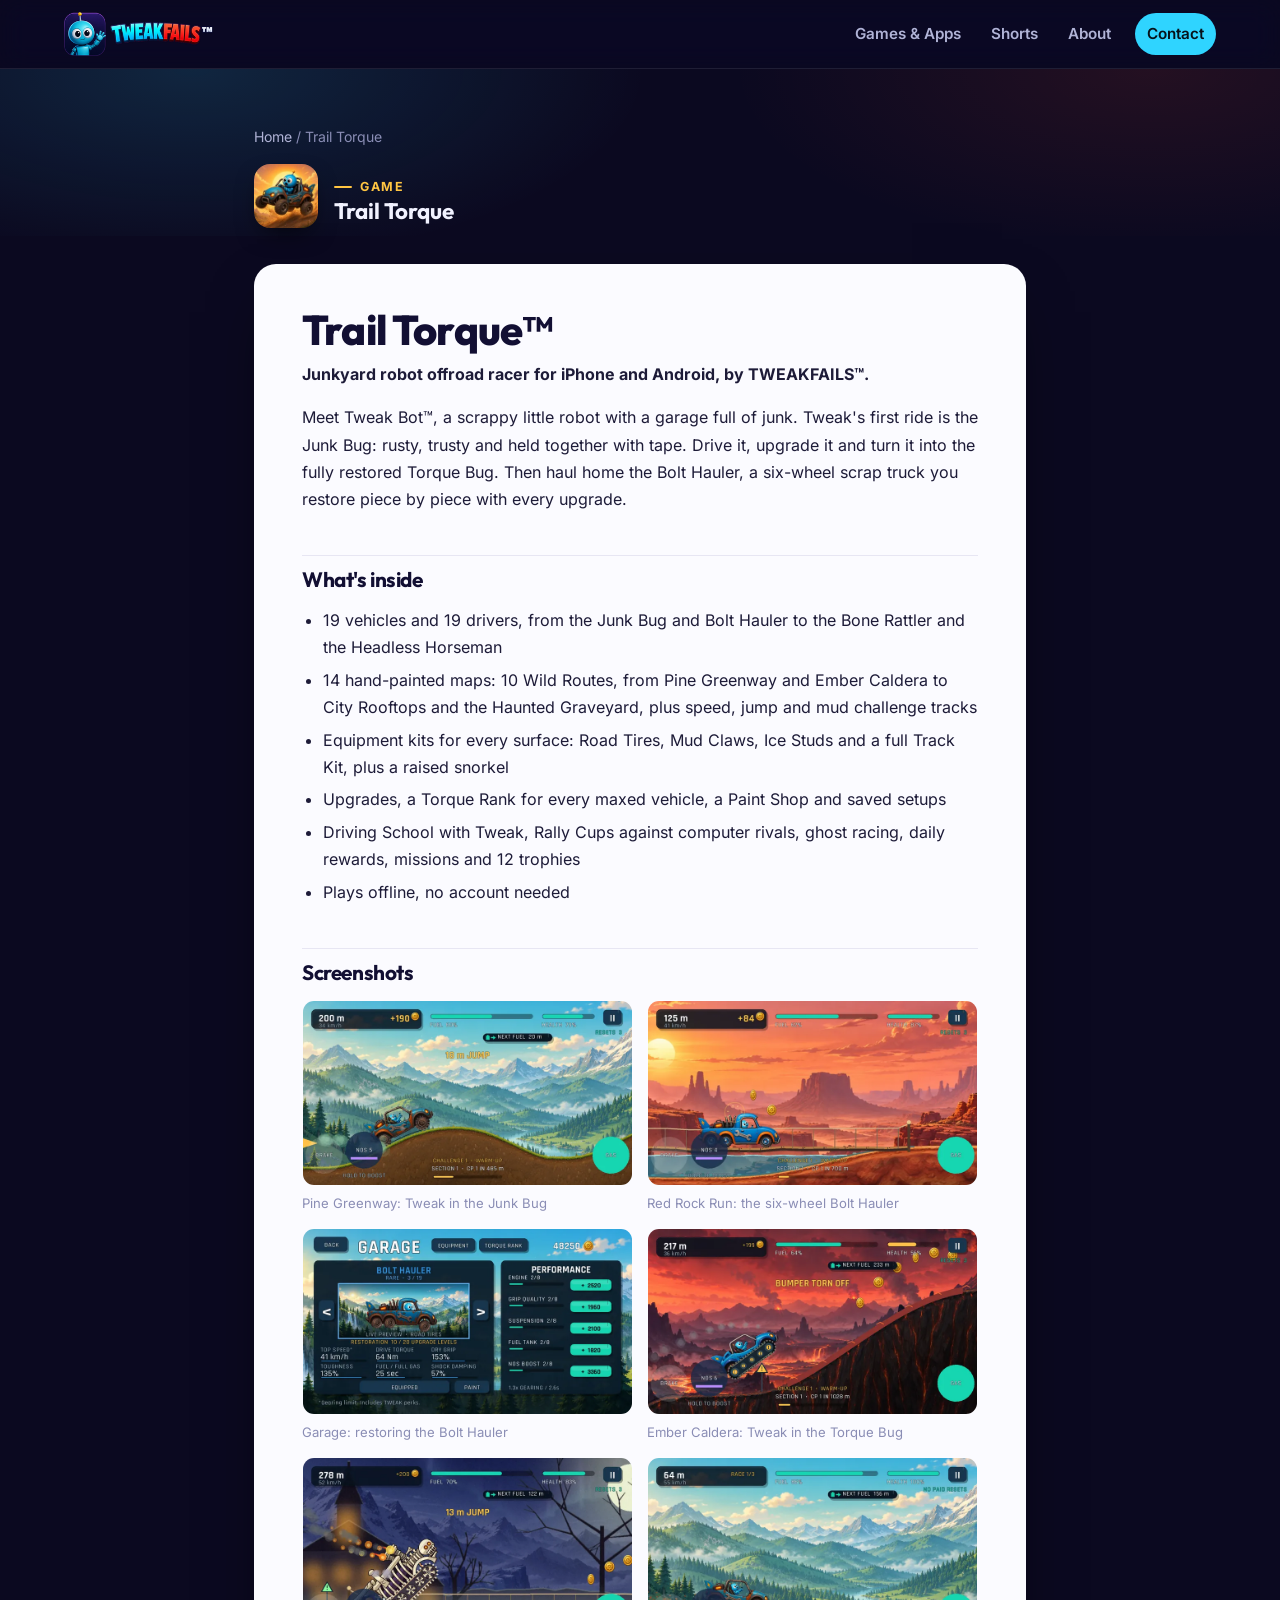
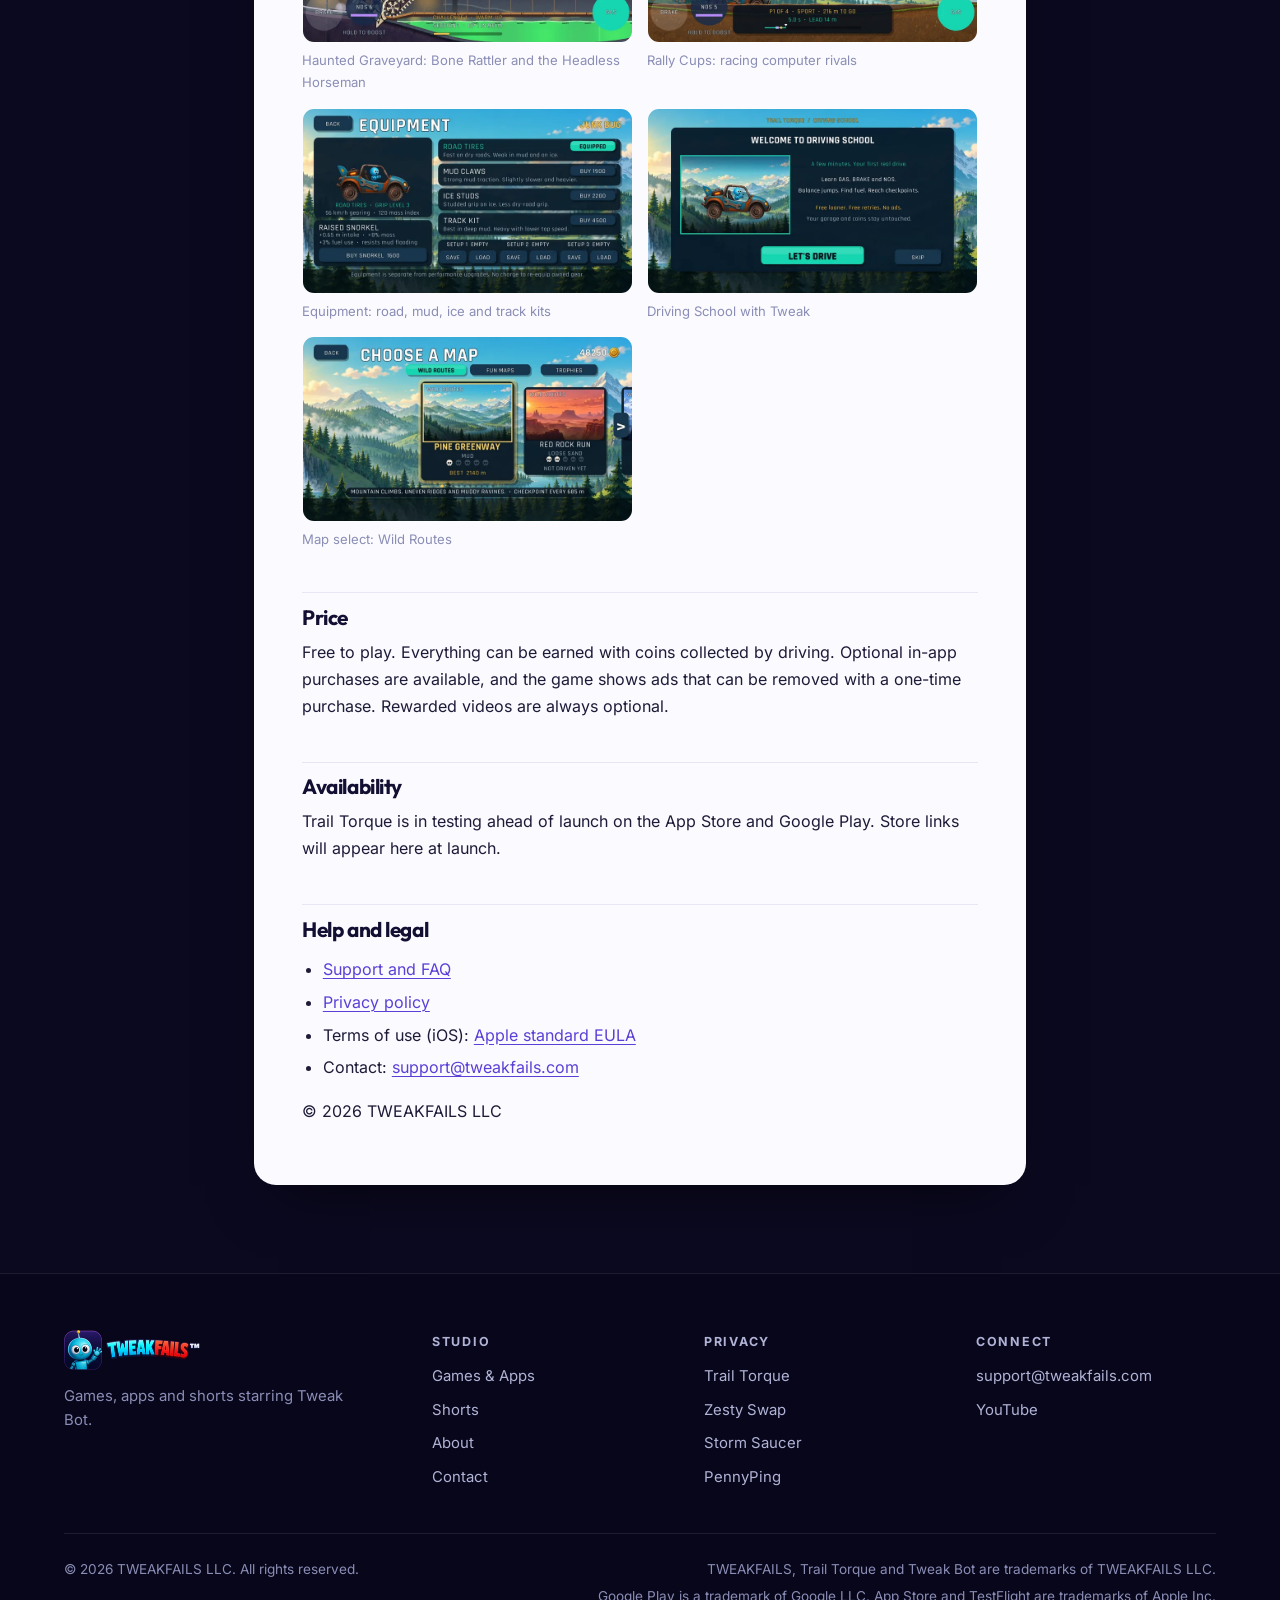
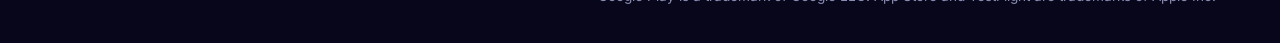
==== commit 9a92c01e: "Add unregistered trademark marks (TM) - Header, footer and hero use TM versions of the TWEAKFAILS wo" ====
--- a/trailtorque/index.html
+++ b/trailtorque/index.html
@@ -11,7 +11,7 @@
 <meta property="og:site_name" content="TWEAKFAILS">
 <meta property="og:title" content="Trail Torque">
 <meta property="og:url" content="https://tweakfails.com/trailtorque/">
-<meta property="og:image" content="https://tweakfails.com/assets/brand/og-image.png">
+<meta property="og:image" content="https://tweakfails.com/assets/brand/og-image-tm.png">
 <link rel="icon" href="/favicon.ico" sizes="any">
 <link rel="icon" type="image/png" sizes="32x32" href="/assets/brand/favicon-32.png">
 <link rel="apple-touch-icon" href="/assets/brand/apple-touch-icon.png">
@@ -21,7 +21,7 @@
 <body>
 <a class="skip" href="#content">Skip to content</a>
 <header class="site-header"><div class="wrap">
-<a class="logo" href="/" aria-label="TWEAKFAILS home"><img class="wordmark" src="/assets/brand/tweakfails-wordmark-80h.png" srcset="/assets/brand/tweakfails-wordmark-80h.png 1x, /assets/brand/tweakfails-wordmark-160h.png 2x" alt="TWEAKFAILS" width="137" height="44"></a>
+<a class="logo" href="/" aria-label="TWEAKFAILS home"><img class="wordmark" src="/assets/brand/tweakfails-wordmark-80h-tm.png" srcset="/assets/brand/tweakfails-wordmark-80h-tm.png 1x, /assets/brand/tweakfails-wordmark-160h-tm.png 2x" alt="TWEAKFAILS" width="150" height="44"></a>
 <button class="menu-btn" type="button" aria-expanded="false" aria-controls="site-nav"><span class="sr-only">Menu</span><svg viewBox="0 0 24 24" aria-hidden="true"><path d="M4 7h16M4 12h16M4 17h16" stroke="currentColor" stroke-width="2" stroke-linecap="round"/></svg></button>
 <nav class="nav" id="site-nav" aria-label="Main"><a href="/#games">Games &amp; Apps</a><a href="/#watch">Shorts</a><a href="/#about">About</a><a class="nav-cta" href="/#contact">Contact</a></nav>
 </div></header>
@@ -33,9 +33,9 @@
 <div class="legal-wrap">
 <article class="legal" id="content">
 
-<h1>Trail Torque</h1>
-<p><strong>Junkyard robot offroad racer for iPhone and Android, by TWEAKFAILS.</strong></p>
-<p>Meet Tweak, a scrappy little robot with a garage full of junk. Tweak&#x27;s first ride is the Junk Bug: rusty, trusty and held together with tape. Drive it, upgrade it and turn it into the fully restored Torque Bug. Then haul home the Bolt Hauler, a six-wheel scrap truck you restore piece by piece with every upgrade.</p>
+<h1>Trail Torque&trade;</h1>
+<p><strong>Junkyard robot offroad racer for iPhone and Android, by TWEAKFAILS&trade;.</strong></p>
+<p>Meet Tweak Bot&trade;, a scrappy little robot with a garage full of junk. Tweak&#x27;s first ride is the Junk Bug: rusty, trusty and held together with tape. Drive it, upgrade it and turn it into the fully restored Torque Bug. Then haul home the Bolt Hauler, a six-wheel scrap truck you restore piece by piece with every upgrade.</p>
 <h2>What&#x27;s inside</h2>
 <ul>
 <li>19 vehicles and 19 drivers, from the Junk Bug and Bolt Hauler to the Bone Rattler and the Headless Horseman</li>
@@ -64,12 +64,12 @@
 </main>
 <footer class="site-footer"><div class="wrap">
 <div class="footer-grid">
-<div class="footer-brand"><img src="/assets/brand/tweakfails-wordmark-80h.png" srcset="/assets/brand/tweakfails-wordmark-80h.png 1x, /assets/brand/tweakfails-wordmark-160h.png 2x" alt="TWEAKFAILS" width="125" height="40" loading="lazy"><p>Games, apps and shorts starring Tweak the robot.</p></div>
+<div class="footer-brand"><img src="/assets/brand/tweakfails-wordmark-80h-tm.png" srcset="/assets/brand/tweakfails-wordmark-80h-tm.png 1x, /assets/brand/tweakfails-wordmark-160h-tm.png 2x" alt="TWEAKFAILS" width="136" height="40" loading="lazy"><p>Games, apps and shorts starring Tweak Bot.</p></div>
 <div><h2>Studio</h2><ul><li><a href="/#games">Games &amp; Apps</a></li><li><a href="/#watch">Shorts</a></li><li><a href="/#about">About</a></li><li><a href="/#contact">Contact</a></li></ul></div>
 <div><h2>Privacy</h2><ul><li><a href="/trailtorque/privacy.html">Trail Torque</a></li><li><a href="/zestyswap/privacy.html">Zesty Swap</a></li><li><a href="/stormsaucer/privacy.html">Storm Saucer</a></li><li><a href="/pennyping/privacy.html">PennyPing</a></li></ul></div>
 <div><h2>Connect</h2><ul><li><a href="mailto:support@tweakfails.com">support@tweakfails.com</a></li><li><a href="https://www.youtube.com/@tweakfails" rel="noopener">YouTube</a></li></ul></div>
 </div>
-<div class="legal-line"><p>&copy; 2026 TWEAKFAILS LLC. All rights reserved.</p><p>Google Play is a trademark of Google LLC. App Store and TestFlight are trademarks of Apple Inc.</p></div>
+<div class="legal-line"><p>&copy; 2026 TWEAKFAILS LLC. All rights reserved.</p><div class="tm-lines"><p>TWEAKFAILS, Trail Torque and Tweak Bot are trademarks of TWEAKFAILS LLC.</p><p>Google Play is a trademark of Google LLC. App Store and TestFlight are trademarks of Apple Inc.</p></div></div>
 </div></footer>
 </body>
 </html>
--- a/assets/css/site.css
+++ b/assets/css/site.css
@@ -209,6 +209,8 @@
 .site-footer a:hover{color:var(--text);text-decoration:underline}
 .legal-line{display:flex;flex-wrap:wrap;justify-content:space-between;gap:12px;margin-top:44px;padding-top:24px;border-top:1px solid var(--line);font-size:.85rem}
 .legal-line p{margin:0}
+.legal-line .tm-lines{display:grid;gap:4px}
+@media (min-width:760px){.legal-line .tm-lines{text-align:right}}
 
 /* Reveal (only when JS is running) */
 .js .reveal{opacity:0;transform:translateY(18px);transition:opacity .7s ease,transform .7s ease}
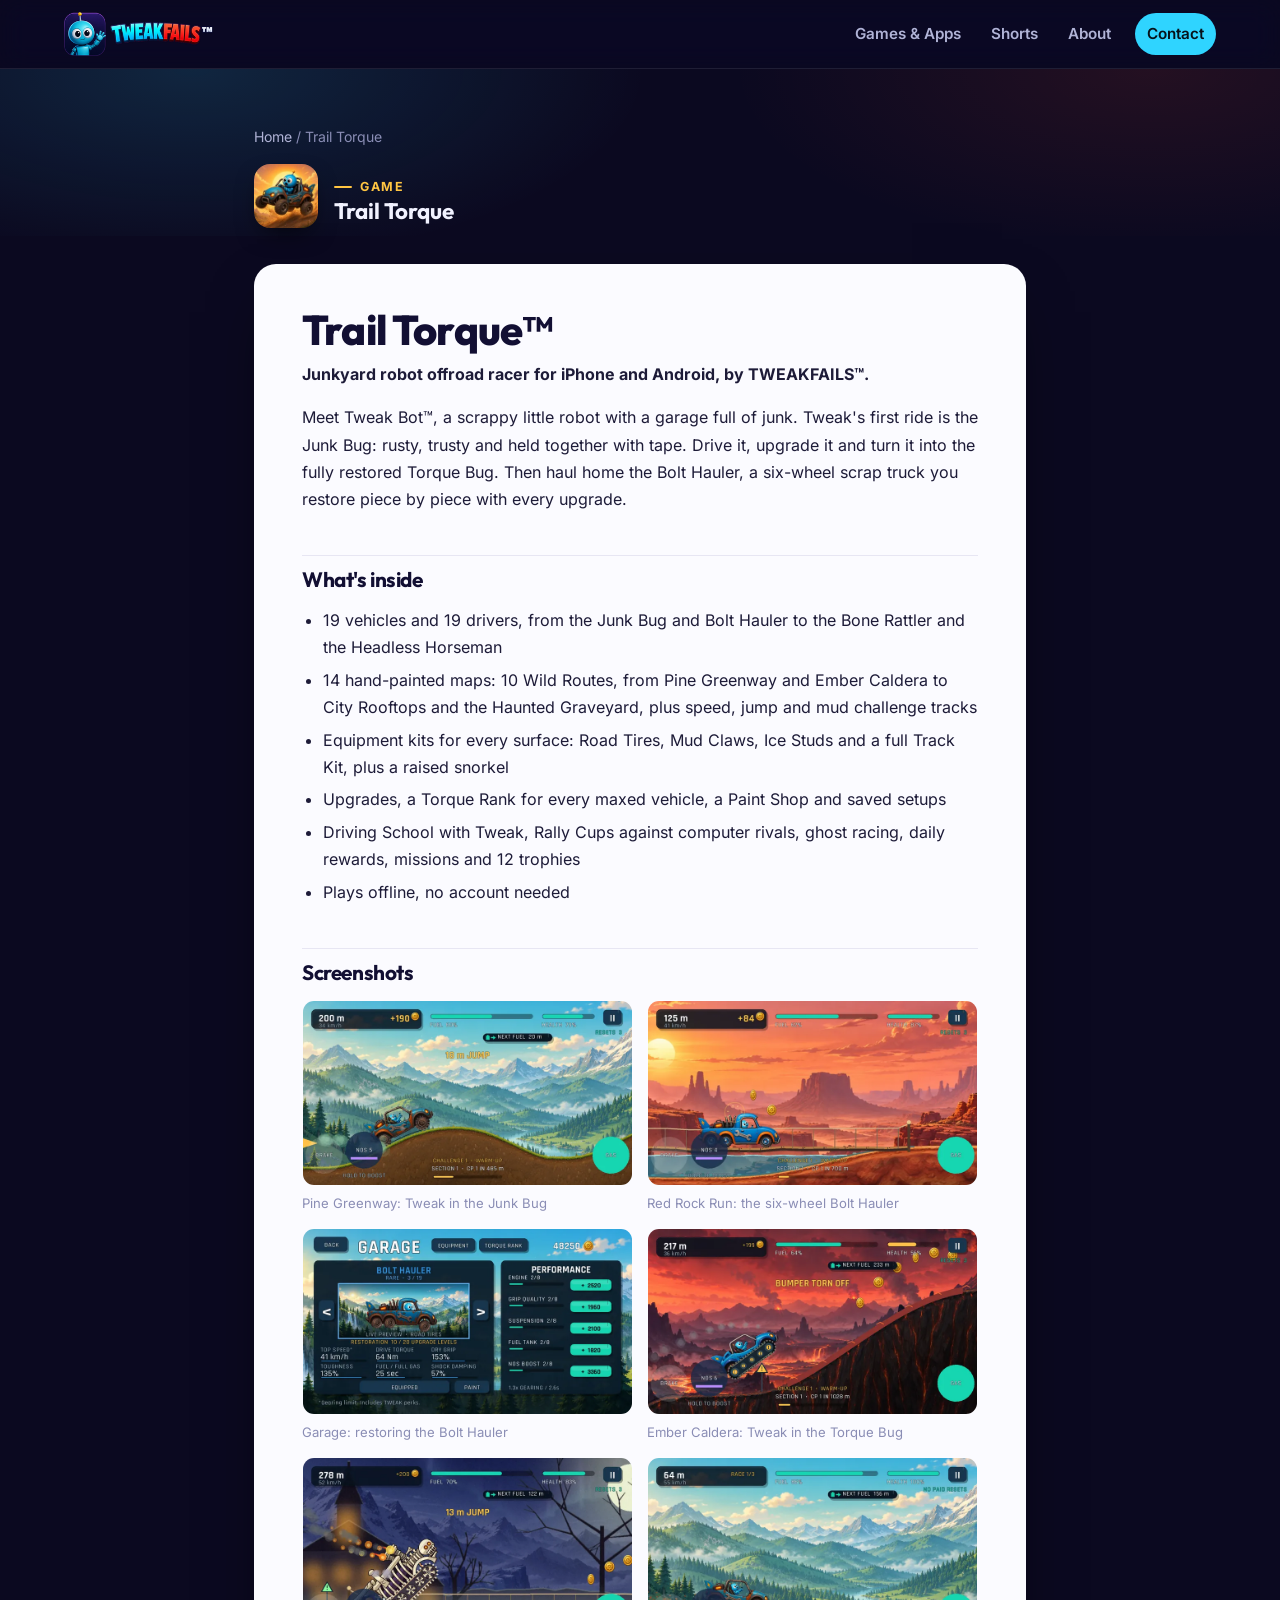
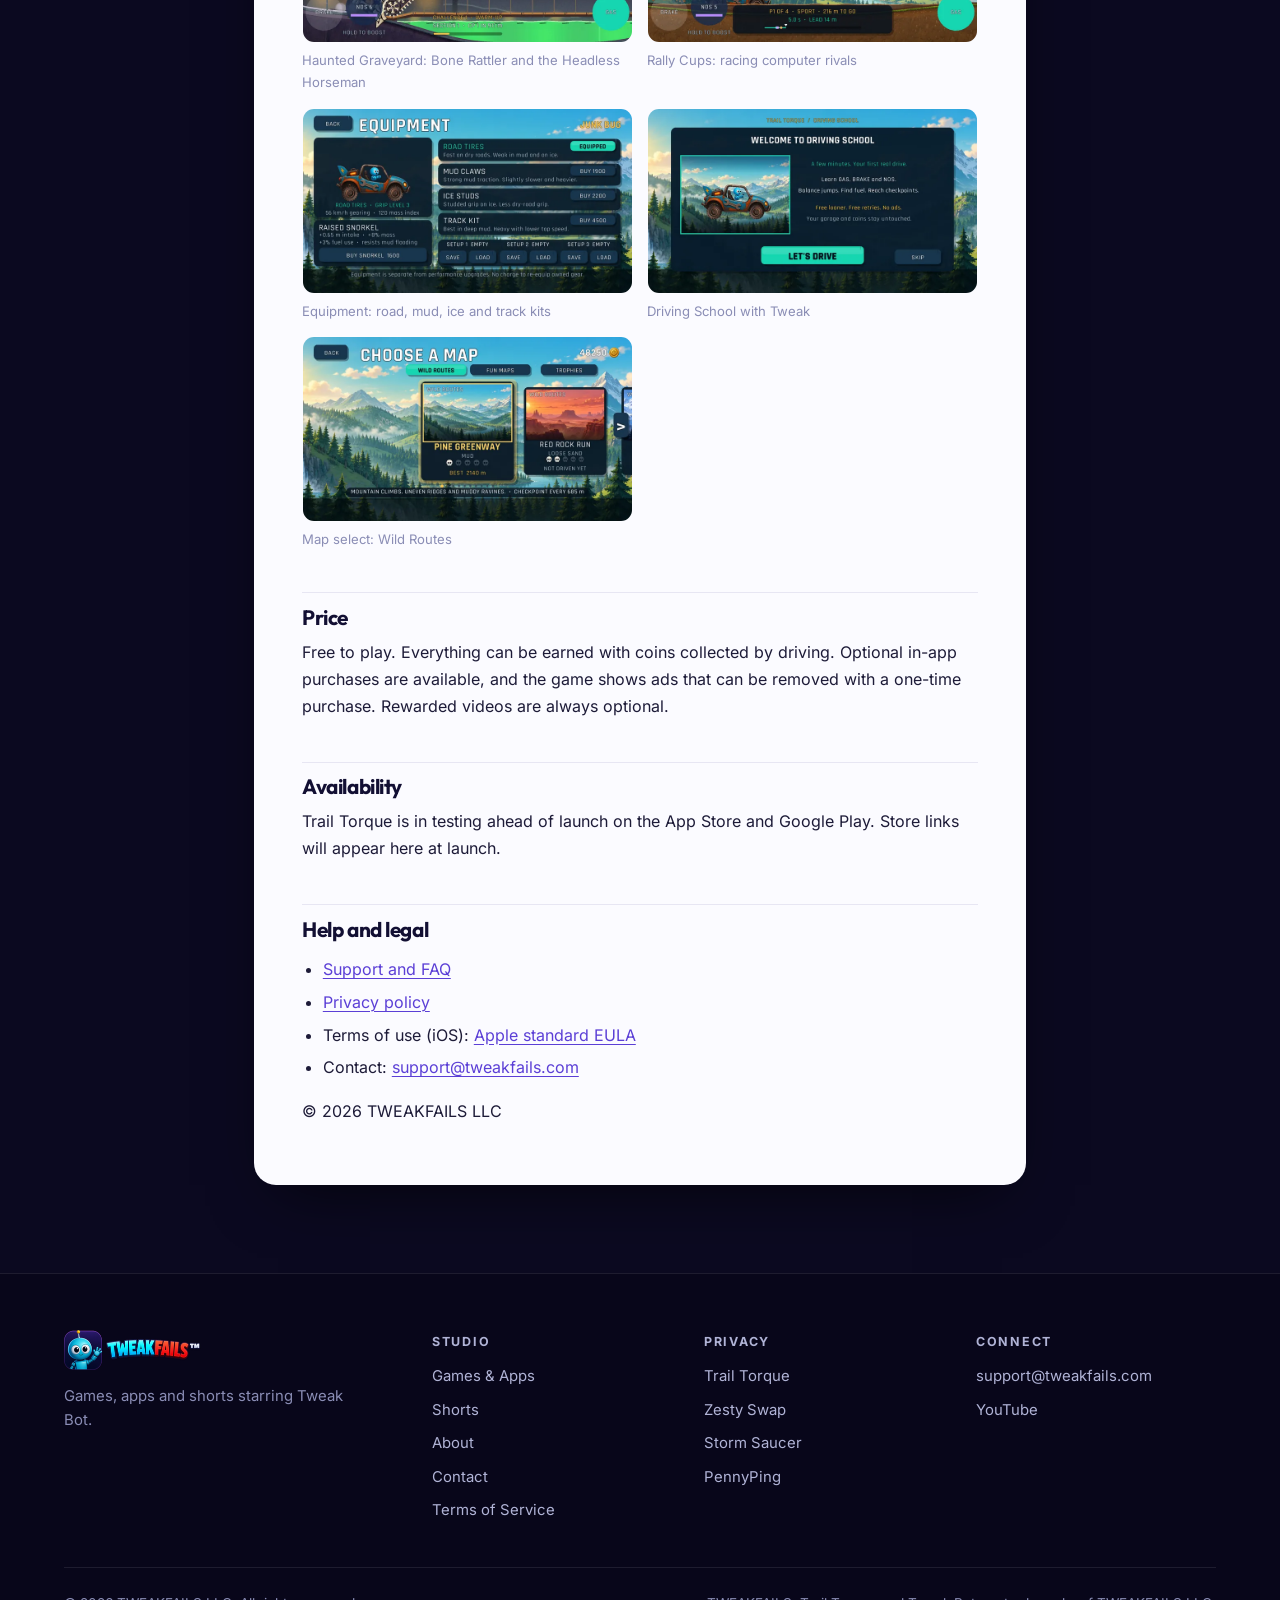
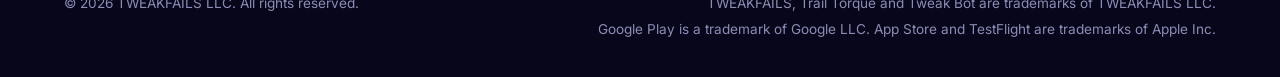
==== commit 40f2f844: "Add Terms of Service page (effective Nov 11, 2026); link it in all footers and sitemap" ====
--- a/trailtorque/index.html
+++ b/trailtorque/index.html
@@ -65,7 +65,7 @@
 <footer class="site-footer"><div class="wrap">
 <div class="footer-grid">
 <div class="footer-brand"><img src="/assets/brand/tweakfails-wordmark-80h-tm.png" srcset="/assets/brand/tweakfails-wordmark-80h-tm.png 1x, /assets/brand/tweakfails-wordmark-160h-tm.png 2x" alt="TWEAKFAILS" width="136" height="40" loading="lazy"><p>Games, apps and shorts starring Tweak Bot.</p></div>
-<div><h2>Studio</h2><ul><li><a href="/#games">Games &amp; Apps</a></li><li><a href="/#watch">Shorts</a></li><li><a href="/#about">About</a></li><li><a href="/#contact">Contact</a></li></ul></div>
+<div><h2>Studio</h2><ul><li><a href="/#games">Games &amp; Apps</a></li><li><a href="/#watch">Shorts</a></li><li><a href="/#about">About</a></li><li><a href="/#contact">Contact</a></li><li><a href="/terms.html">Terms of Service</a></li></ul></div>
 <div><h2>Privacy</h2><ul><li><a href="/trailtorque/privacy.html">Trail Torque</a></li><li><a href="/zestyswap/privacy.html">Zesty Swap</a></li><li><a href="/stormsaucer/privacy.html">Storm Saucer</a></li><li><a href="/pennyping/privacy.html">PennyPing</a></li></ul></div>
 <div><h2>Connect</h2><ul><li><a href="mailto:support@tweakfails.com">support@tweakfails.com</a></li><li><a href="https://www.youtube.com/@tweakfails" rel="noopener">YouTube</a></li></ul></div>
 </div>
